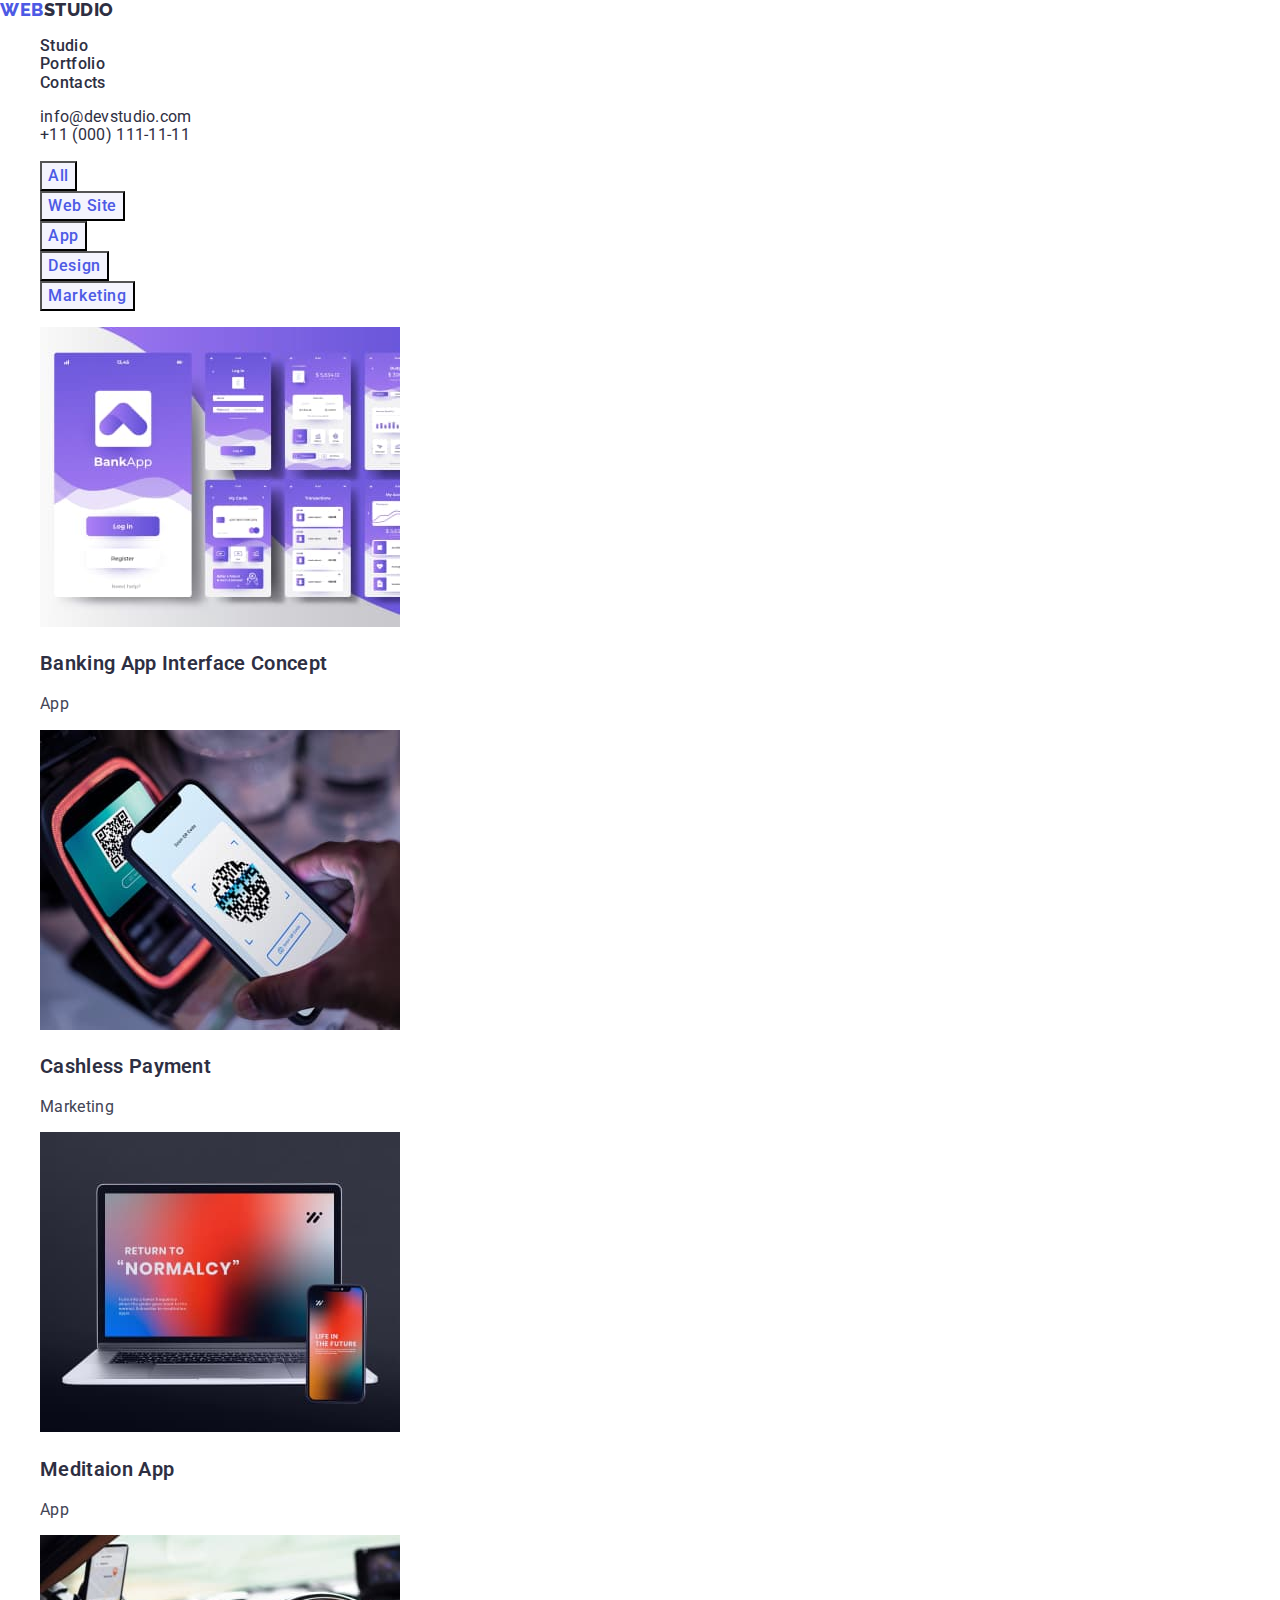
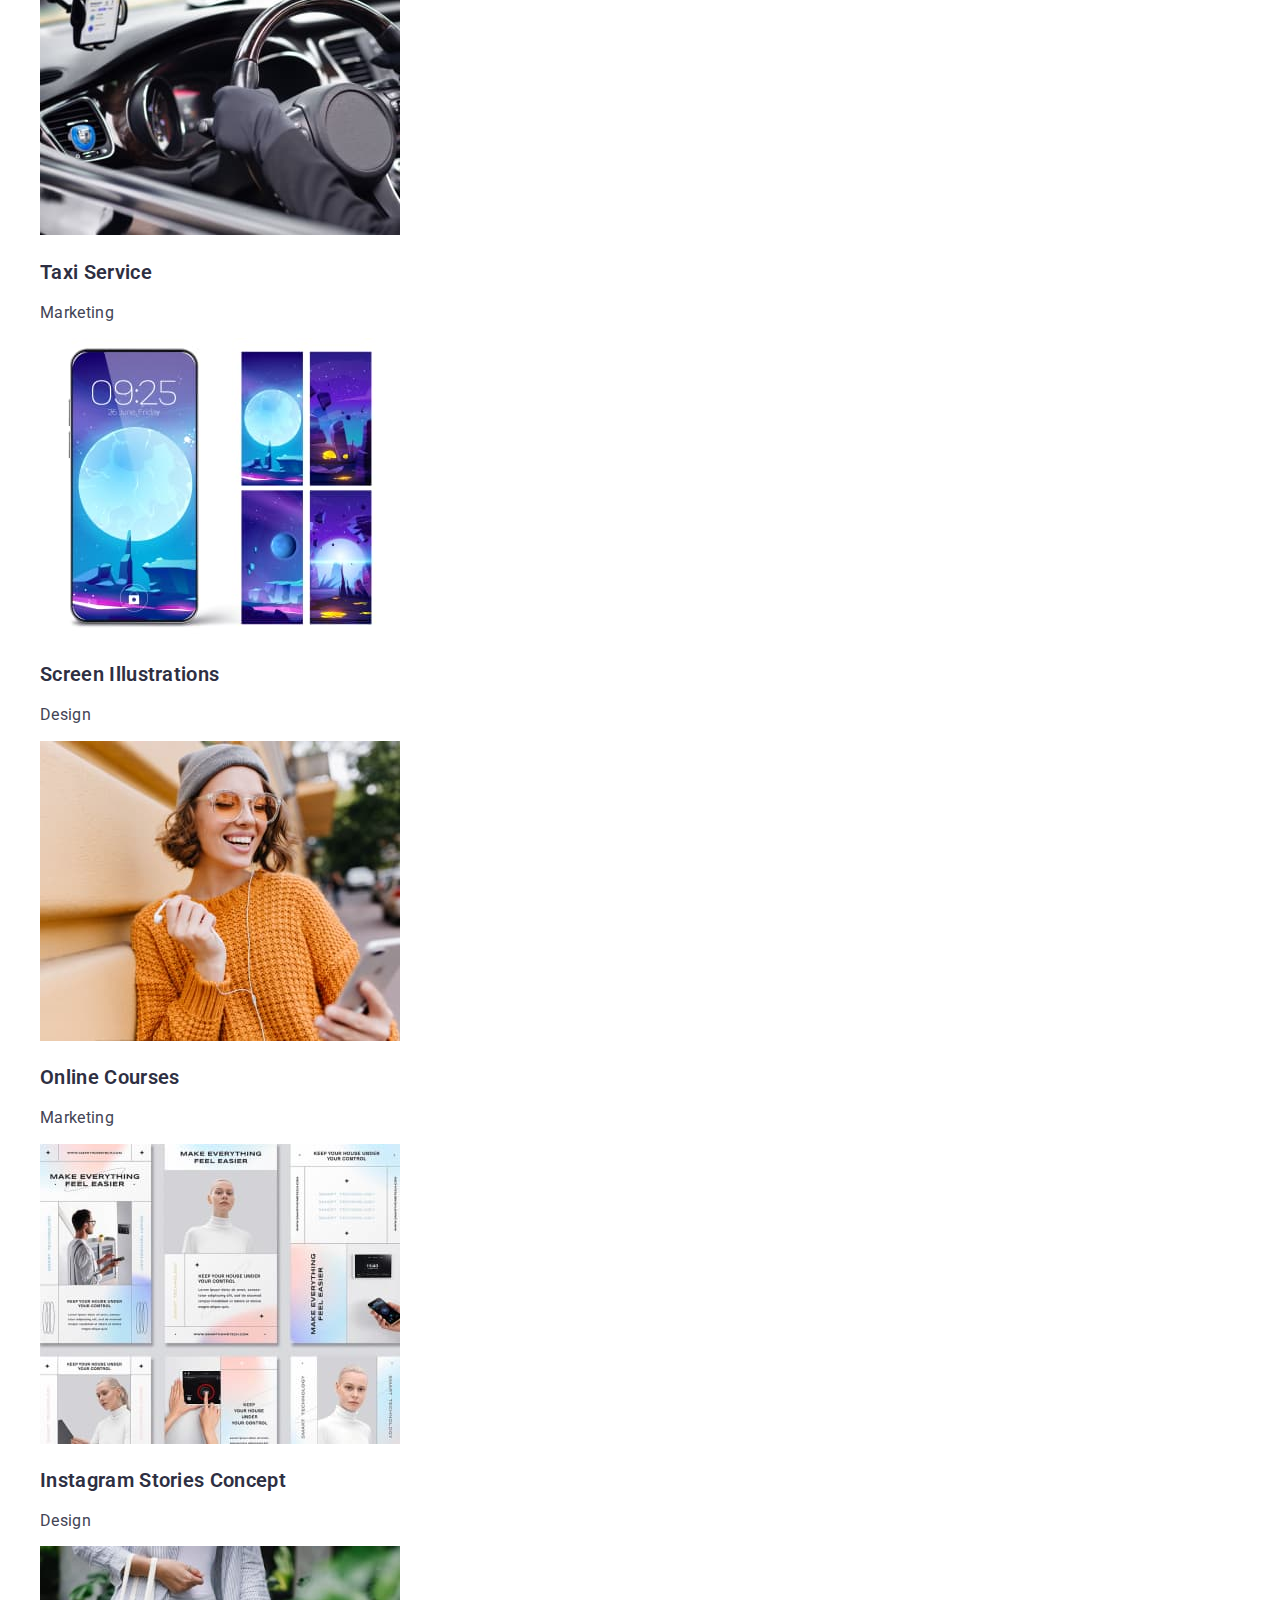
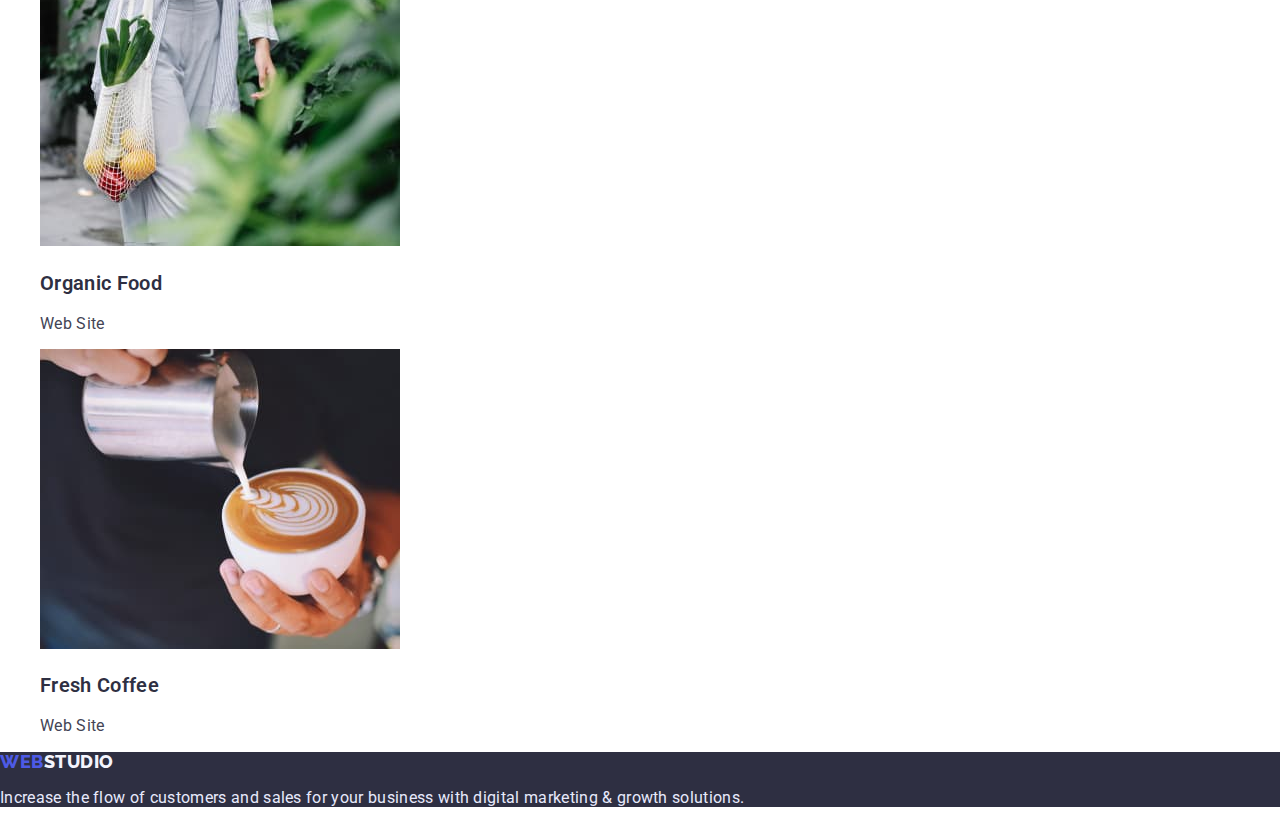
==== portfolio.html @ c595442a "clone 2" ====
<!DOCTYPE html>
<html lang="en">
<head>
    <meta charset="UTF-8">
    <meta http-equiv="X-UA-Compatible" content="IE=edge">
    <meta name="viewport" content="width=device-width, initial-scale=1.0">
    <title>Document</title>
    <link rel="stylesheet" href="https://cdnjs.cloudflare.com/ajax/libs/modern-normalize/1.1.0/modern-normalize.css">
    <link rel="preconnect" href="https://fonts.googleapis.com">
    <link rel="preconnect" href="https://fonts.gstatic.com" crossorigin>
    <link
        href="https://fonts.googleapis.com/css2?family=Raleway:ital,wght@0,700;1,700&family=Roboto:ital,wght@0,400;0,500;0,700;0,900;1,400;1,500;1,700;1,900&display=swap"
        rel="stylesheet">
    <link rel="stylesheet" href="./css/styles.css">
</head>

<body class="body">
    <header>
        <a class="logo" href="">
            <span class="web">web</span><span class="studio-header">studio</span>
        </a>
        <nav>
            <ul class="menu-nav list">
                <li> <a class="nav-link" href="./index.html">Studio</a></li>
                <li> <a class="nav-link" href="./portfolio.html">Portfolio</a></li>
                <li> <a class="nav-link" href="">Contacts</a></li>
            </ul>
        </nav>


        <ul class="contact list">
            <li><a class="contact-link" href="mailto:info@devstudio.com">info@devstudio.com</a></li>
            <li><a class="contact-link" href="tel:+11(000)111-11-11">+11 (000) 111-11-11</a></li>
        </ul>

    </header>
    <main>
        <section>
            <h2 class="visually-hidden">Portfolio</h2>
        <ul class="list">
            <li>
                <button class="button-portfolio button" type="button">All</button>
            </li>
            <li>
                <button class="button-portfolio button" type="button">Web Site</button>
            </li>
            <li>
                <button class="button-portfolio button" type="button">App</button>
            </li>
            <li>
                <button class="button-portfolio button" type="button">Design</button>
            </li>
            <li>
                <button class="button-portfolio button" type="button">Marketing</button>
            </li>
        </ul>

        <ul class="list">
            <li>
                <img src="images/bank-app.jpg" alt="bank-app" width="360" />
            <h3>Banking App Interface Concept</h3>
            <p>App</p>
        </li>
            <li>
                <img src="images/payment.jpg" alt="payment" width="360" />
                <h3>Cashless Payment</h3>
                <p>Marketing</p>
            </li>
            <li>
                <img src="images/meditation.jpg" alt="Meditaion" width="360" />
                <h3>Meditaion App</h3>
                <p>App</p>
            </li>
            <li>
                <img src="images/taxi.jpg" alt="taxi" width="360" />
                <h3>Taxi Service</h3>
                <p>Marketing</p>
            </li>
            <li>
                <img src="images/screen.jpg" alt="screen" width="360" />
                <h3>Screen Illustrations</h3>
                <p>Design</p>
            </li>
            <li>
                <img src="images/courses.jpg" alt="courses" width="360" />
                <h3>Online Courses</h3>
                <p>Marketing</p>
            </li>
            <li>
                <img src="images/instagram.jpg" alt="instagram" width="360" />
                <h3>Instagram Stories Concept</h3>
                <p>Design</p>
            </li>
            <li>
                <img src="images/food.jpg" alt="food" width="360" />
                <h3>Organic Food</h3>
                <p>Web Site</p>
            </li>
            <li>
                <img src="images/coffee.jpg" alt="coffee" width="360" />
                <h3>Fresh Coffee</h3>
                <p>Web Site</p>
            </li>
        </ul>
        </section>
        </main>
        <footer class="footer">
            <a href="">
            <span class="web">web</span><span class="studio-footer">studio</span>
            </a>
            <p class="text-footer"> Increase the flow of customers and sales for your business with digital marketing & growth solutions.</p>
        </footer>
        </body>
        
        </html>
---- css/styles.css ----
:root {
    --brand-color: #434455;
    --primary-brand: #4D5AE5;
    --dark: #2E2F42; 
    --accent: #E7E9FC; 
    --light: #F4F4FD; 
}

.body {
    font-family: 'Roboto', sans-serif;
        letter-spacing: 0.02em;
        color: var(--brand-color);
        background-color: #FFFFFF;
}

.contact-link {
    color: var(--dark);
}

.contact-link:hover,
.contact-link:focus {
    color: var(--primary-brand);
}

.visually-hidden {
    position: absolute;
    white-space: nowrap;
    width: 1px;
    height: 1px;
    overflow: hidden;
    border: 0;
    padding: 0;
    clip: rect(0 0 0 0);
    clip-path: inset(50%);
    margin: -1px;
}

.web {

        font-family: 'Raleway', sans-serif;
        font-weight: 800;
        font-size: 18px;
        line-height: 1.16;
        letter-spacing: 0.03em;
            text-transform: uppercase;
        color: var(--primary-brand);
   
}

.studio-header {
        font-family: 'Raleway', sans-serif;
        font-weight: 800;
        font-size: 18px;
        line-height: 1.16;
    letter-spacing: 0.03em;
        text-transform: uppercase;
        color: var(--dark);

}

.studio-footer {
        font-family: 'Raleway', sans-serif;
        font-weight: 800;
        font-size: 18px;
        line-height: 1.16;
        letter-spacing: 0.03em;
        text-transform: uppercase;
        color: var(--light);
}

.menu-nav .nav-link {
    color: var(--dark);
    font-weight: 500;
}

.menu-nav .nav-link:hover,
.menu-nav .nav-link:focus
 {
    color: var(--brand-color);
    font-weight: 500;
}

 .menu-nav .nav-link:active {
    color: var(--primary-brand)
 }


.solution {
background-color: var(--dark);
}

.solution-head {
        font-weight: 600;
        font-size: 56px;
        line-height: 60px;
        text-align: center;
        color: #FFFFFF;
}

.button {
    cursor: pointer;
}

.button-portfolio {
    font-family: 'Roboto';
    background: var(--light);
    font-weight: 500;
        font-size: 16px;
        line-height: 1.5;
        letter-spacing: 0.04em;
        color: var(--primary-brand);
}

.button-portfolio:hover, .button-portfolio:focus {
background-color: var(--primary-brand);
color: #FFFFFF;
}

.button-service {
    width: 170px;
        height: 51px;
    background: var(--primary-brand);
    color: #FFFFFF;
    font-weight: 600;
        font-size: 16px;
        line-height: 1.18;
    box-shadow: 0px 4px 4px rgba(0, 0, 0, 0.15);
}

.button-service:hover, 
.button-service:focus {
background: #404BBF;
    box-shadow: 0px 1px 6px rgba(46, 47, 66, 0.08), 0px 1px 1px rgba(46, 47, 66, 0.16), 0px 2px 1px rgba(46, 47, 66, 0.08);
}

.button-service:active {
    background: #404BBF;
    box-shadow: 0px 1px 6px rgba(46, 47, 66, 0.08), 0px 1px 1px rgba(46, 47, 66, 0.16), 0px 2px 1px rgba(46, 47, 66, 0.08);
}

h3 {
    font-weight: 600;
        font-size: 20px;
        line-height: 24px;
        color: var(--dark);
}

h2 {
font-weight: 600;
    font-size: 36px;
    line-height: 1.1;
    text-align: center;
    text-transform: capitalize;
    color: var(--dark);
}

.footer {
    background: var(--dark);
}

.text-footer{
        color: var(--accent);
}

a[href] {
    text-decoration: none;
}

.list {
    list-style: none;
}

.our-team {
    background-color: var(--light);
}

.team {
    background-color: #FFFFFF;
}
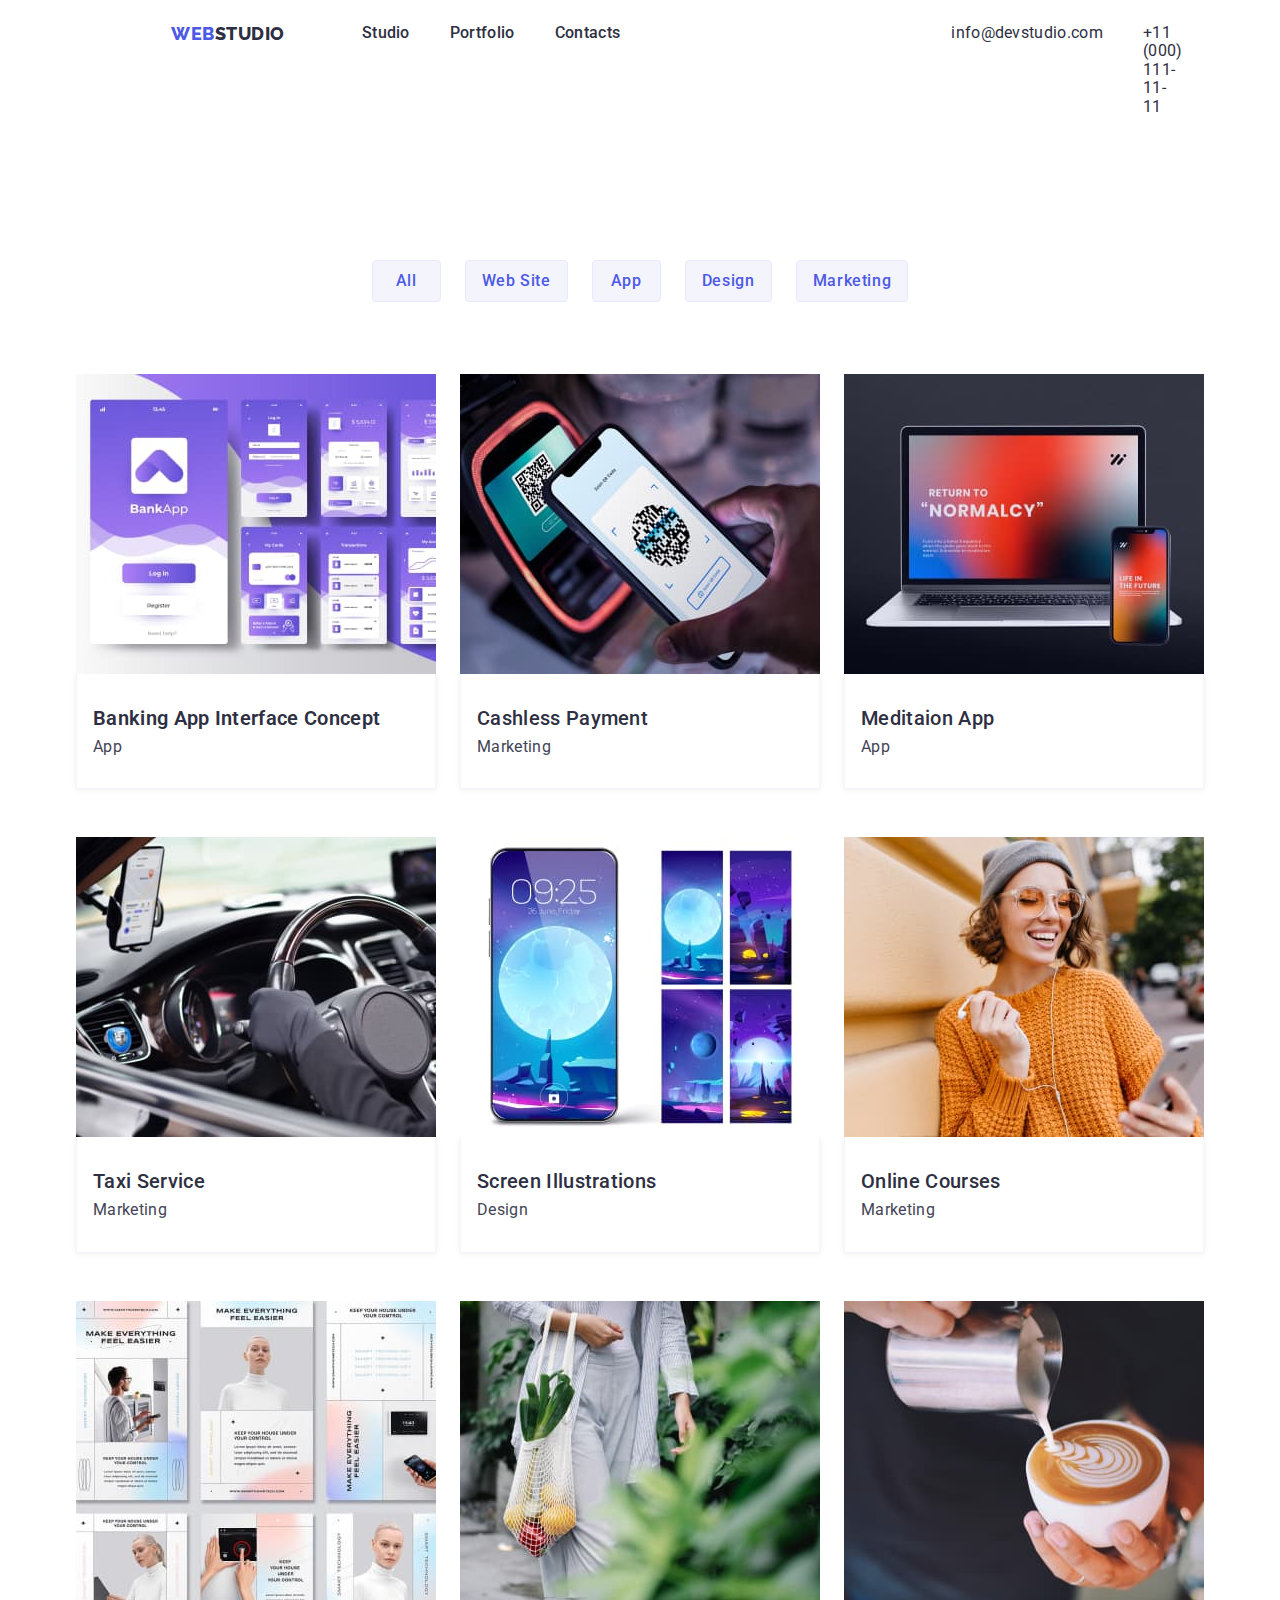
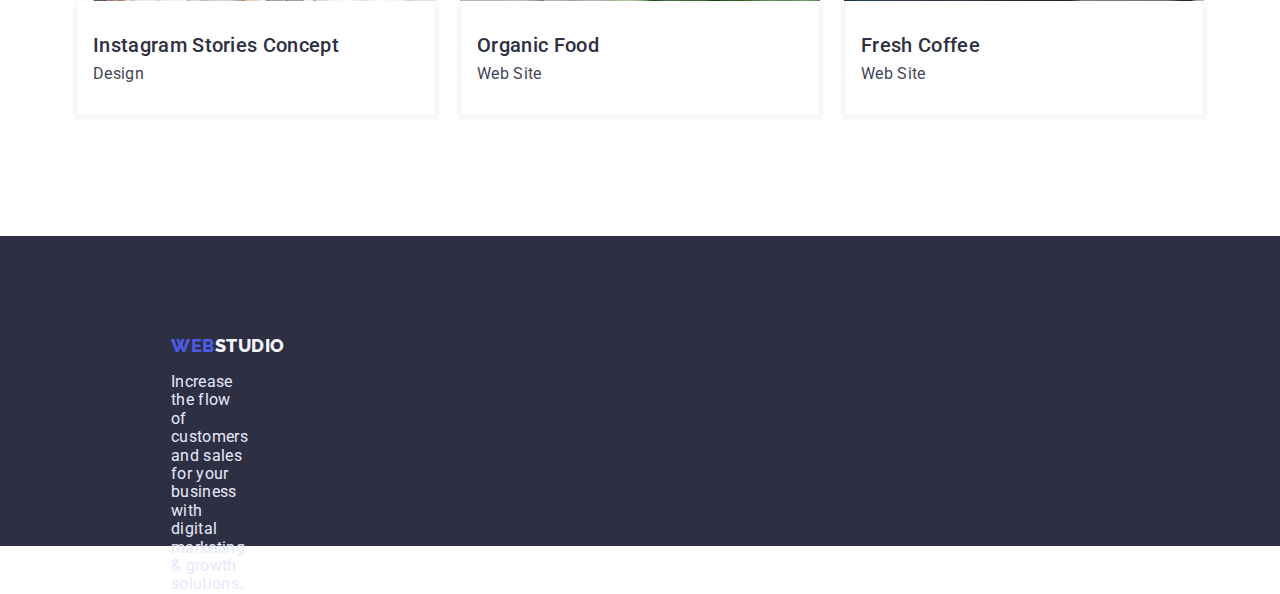
==== commit c095dc58: "done" ====
--- a/portfolio.html
+++ b/portfolio.html
@@ -5,7 +5,7 @@
     <meta http-equiv="X-UA-Compatible" content="IE=edge">
     <meta name="viewport" content="width=device-width, initial-scale=1.0">
     <title>Document</title>
-    <link rel="stylesheet" href="https://cdnjs.cloudflare.com/ajax/libs/modern-normalize/1.1.0/modern-normalize.css">
+    <link rel="stylesheet" href="https://cdnjs.cloudflare.com/ajax/libs/modern-normalize/1.1.0/modern-normalize.min.css">
     <link rel="preconnect" href="https://fonts.googleapis.com">
     <link rel="preconnect" href="https://fonts.gstatic.com" crossorigin>
     <link
@@ -15,29 +15,29 @@
 </head>
 
 <body class="body">
-    <header>
-        <a class="logo" href="">
-            <span class="web">web</span><span class="studio-header">studio</span>
-        </a>
-        <nav>
-            <ul class="menu-nav list">
-                <li> <a class="nav-link" href="./index.html">Studio</a></li>
-                <li> <a class="nav-link" href="./portfolio.html">Portfolio</a></li>
-                <li> <a class="nav-link" href="">Contacts</a></li>
+    <header class="header">
+        <div class="container container-header">
+            <a class="logo" href="">
+                <span class="web">web</span><span class="studio-header">studio</span>
+            </a>
+            <nav>
+                <ul class="menu-nav list">
+                    <li class="item"> <a class="nav-link" href="./index.html">Studio</a></li>
+                    <li class="item"> <a class="nav-link" href="./portfolio.html">Portfolio</a></li>
+                    <li class="item"> <a class="nav-link" href="">Contacts</a></li>
+                </ul>
+            </nav>
+            <ul class="contact list">
+                <li class="item"><a class="contact-link" href="mailto:info@devstudio.com">info@devstudio.com</a></li>
+                <li class="item"><a class="contact-link" href="tel:+11(000)111-11-11">+11 (000) 111-11-11</a></li>
             </ul>
-        </nav>
-
-
-        <ul class="contact list">
-            <li><a class="contact-link" href="mailto:info@devstudio.com">info@devstudio.com</a></li>
-            <li><a class="contact-link" href="tel:+11(000)111-11-11">+11 (000) 111-11-11</a></li>
-        </ul>
-
+        </div>
     </header>
     <main>
-        <section>
+        <section class="section">
+            <div class="container">
             <h2 class="visually-hidden">Portfolio</h2>
-        <ul class="list">
+        <ul class=" btn list">
             <li>
                 <button class="button-portfolio button" type="button">All</button>
             </li>
@@ -54,61 +54,77 @@
                 <button class="button-portfolio button" type="button">Marketing</button>
             </li>
         </ul>
-
-        <ul class="list">
-            <li>
+        </div>
+<div class="container">
+        <ul class="list list-portfolio">
+            <li class="item">
                 <img src="images/bank-app.jpg" alt="bank-app" width="360" />
-            <h3>Banking App Interface Concept</h3>
-            <p>App</p>
+            <div class="wrap"><h3>Banking App Interface Concept</h3>
+            <p>App</p></div>
         </li>
-            <li>
+            <li class="item">
                 <img src="images/payment.jpg" alt="payment" width="360" />
-                <h3>Cashless Payment</h3>
+                <div class="wrap"> 
+                    <h3 class="card-title">Cashless Payment</h3>
                 <p>Marketing</p>
+                </div>
             </li>
-            <li>
+            <li class="item">
                 <img src="images/meditation.jpg" alt="Meditaion" width="360" />
-                <h3>Meditaion App</h3>
-                <p>App</p>
+               <div class="wrap">
+                <h3 class="card-title">Meditaion App</h3>
+            <p>App</p></div>
             </li>
-            <li>
+            <li class="item">
                 <img src="images/taxi.jpg" alt="taxi" width="360" />
-                <h3>Taxi Service</h3>
-                <p>Marketing</p>
+               <div class="wrap">
+                <h3 class="card-title">Taxi Service</h3>
+            <p>Marketing</p></div>
             </li>
-            <li>
+            <li class="item">
                 <img src="images/screen.jpg" alt="screen" width="360" />
-                <h3>Screen Illustrations</h3>
-                <p>Design</p>
+               <div class="wrap">
+                <h3 class="card-title">Screen Illustrations</h3>
+            <p>Design</p></div>
             </li>
-            <li>
+            <li class="item">
                 <img src="images/courses.jpg" alt="courses" width="360" />
-                <h3>Online Courses</h3>
-                <p>Marketing</p>
+               <div class="wrap">
+                <h3 class="card-title">Online Courses</h3>
+            <p>Marketing</p></div>
             </li>
-            <li>
+            <li class="item">
                 <img src="images/instagram.jpg" alt="instagram" width="360" />
-                <h3>Instagram Stories Concept</h3>
-                <p>Design</p>
+               <div class="wrap">
+                <h3 class="card-title">Instagram Stories Concept</h3>
+            <p>Design</p>
+        </div>
             </li>
-            <li>
+            <li class="item">
                 <img src="images/food.jpg" alt="food" width="360" />
-                <h3>Organic Food</h3>
+               <div class="wrap">
+                <h3 class="card-title">Organic Food</h3>
                 <p>Web Site</p>
+               </div>
             </li>
-            <li>
+            <li class="item">
                 <img src="images/coffee.jpg" alt="coffee" width="360" />
-                <h3>Fresh Coffee</h3>
-                <p>Web Site</p>
+                <div class="wrap">
+                    <h3 class="card-title">Fresh Coffee</h3>
+                    <p>Web Site</p>
+                </div>
             </li>
         </ul>
-        </section>
+    </div>
+        </section class="section">
         </main>
         <footer class="footer">
+            <div class="container">
             <a href="">
             <span class="web">web</span><span class="studio-footer">studio</span>
             </a>
             <p class="text-footer"> Increase the flow of customers and sales for your business with digital marketing & growth solutions.</p>
+       </div>
         </footer>
         </body>
         
--- a/css/styles.css
+++ b/css/styles.css
@@ -13,14 +13,32 @@
         background-color: #FFFFFF;
 }
 
-.contact-link {
+
+h1, h2, h3, h4, h5, h6, p {
+    margin-top: 0;
+    margin-bottom: 0;
+}
+
+img {
+    display: block;
+    max-width: 100%;
+    height: auto;
+}
+
+.contact .contact-link {
     color: var(--dark);
+    font-size: 16px;
 }
 
 .contact-link:hover,
 .contact-link:focus {
     color: var(--primary-brand);
 }
+
+.contact {
+    display: flex;
+}
+
 
 .visually-hidden {
     position: absolute;
@@ -68,6 +86,38 @@
         color: var(--light);
 }
 
+.container-header {
+    display: flex;
+    margin-top: 24px;
+    margin-bottom: 24px;
+}
+
+.logo {
+   margin-right: 77px;
+   margin-left: 156px;
+}
+
+.menu-nav {
+    display: flex;
+}
+
+
+.menu-nav .item {
+    margin-right: 40px;
+}
+.menu-nav .item:last-child {
+    margin-right: 331px;
+}
+
+.contact .item {
+    margin-right: 40px;
+}
+
+.contact .item:last-child {
+    margin-right: 156px;
+}
+
+
 .menu-nav .nav-link {
     color: var(--dark);
     font-weight: 500;
@@ -85,21 +135,38 @@
  }
 
 
-.solution {
+.hero {
 background-color: var(--dark);
-}
-
-.solution-head {
-        font-weight: 600;
+text-align: center;
+    height: 603px;
+}
+
+.hero-head {
+    font-weight: 500;
         font-size: 56px;
-        line-height: 60px;
-        text-align: center;
+        line-height: 1.07;
+        max-width: 492px;
         color: #FFFFFF;
-}
+        margin: auto;
+        padding-top: 192px;
+        padding-bottom: 48px;
+}
+
+.list-adv {
+    display: flex;
+    margin-left: 156px;
+    margin-right: 156px; 
+}
+
+.list-adv .item {
+    margin-right: 24px;
+}
+
 
 .button {
     cursor: pointer;
 }
+
 
 .button-portfolio {
     font-family: 'Roboto';
@@ -109,6 +176,11 @@
         line-height: 1.5;
         letter-spacing: 0.04em;
         color: var(--primary-brand);
+        border-radius: 4px; 
+        padding: 8px 16px;
+        min-width: 69px;
+        text-align: center;
+        border: 1px solid #E7E9FC;
 }
 
 .button-portfolio:hover, .button-portfolio:focus {
@@ -117,14 +189,17 @@
 }
 
 .button-service {
-    width: 170px;
-        height: 51px;
+   padding: 16px 32px;
     background: var(--primary-brand);
     color: #FFFFFF;
-    font-weight: 600;
+    font-weight: 500;
         font-size: 16px;
         line-height: 1.18;
-    box-shadow: 0px 4px 4px rgba(0, 0, 0, 0.15);
+        box-shadow: 0px 4px 4px rgba(0, 0, 0, 0.15);
+        border-radius: 4px;
+        min-width: 170px;
+        text-align: center;
+    
 }
 
 .button-service:hover, 
@@ -143,6 +218,7 @@
         font-size: 20px;
         line-height: 24px;
         color: var(--dark);
+
 }
 
 h2 {
@@ -152,28 +228,105 @@
     text-align: center;
     text-transform: capitalize;
     color: var(--dark);
-}
+    margin-bottom: 72px; 
+}
+
 
 .footer {
     background: var(--dark);
+    height: 310px;
+    padding-top: 100px;
+    padding-bottom: 100px;
+    padding-left: 156px;
+    padding-right: 1020px;
 }
 
 .text-footer{
         color: var(--accent);
+        max-width: 264px;
+        margin-top: 16px;
 }
 
 a[href] {
     text-decoration: none;
 }
 
-.list {
+ul {
     list-style: none;
+    padding: 0;
+    margin: 0;
 }
 
 .our-team {
     background-color: var(--light);
+    
 }
 
 .team {
     background-color: #FFFFFF;
+    text-align: center;
+}
+
+
+.container h3 {
+    margin-bottom: 8px;
+}
+
+.container {
+  width: 1158;
+  padding-left: 15px;
+  padding-right: 15px;
+  margin-left: auto;
+  margin-right: auto;
+}
+
+.section {
+    padding-top: 120px;
+    padding-bottom: 120px;
+}
+
+.text-advant {
+    max-width: 264px;
+}
+
+.list-portfolio {
+    display: flex;
+    flex-wrap: wrap;
+    row-gap: 48px;
+       column-gap: 24px;
+}
+
+.wrap {
+    padding: 32px 16px;
+    border: 0.5px solid var(--light);
+    box-shadow: 0px 1px 6px rgba(46, 47, 66, 0.08);
+    border-top: none;
+}
+
+.card-title {
+    color: var(--dark);
+    margin-bottom: 8px;
+    font-size: 20px;
+    line-height: 1.2;
+    font-weight: 500;
+}
+
+.team .card-title {
+    padding-top: 32px;
+    padding-bottom: 8px;
+}
+
+.team .card-text {
+    padding-bottom: 32px;
+}
+
+.btn {
+    display: flex;
+        gap: 24px;
+        justify-content: center;
+        margin-bottom: 72px;
+}
+
+.container .list {
+    justify-content: center;
 }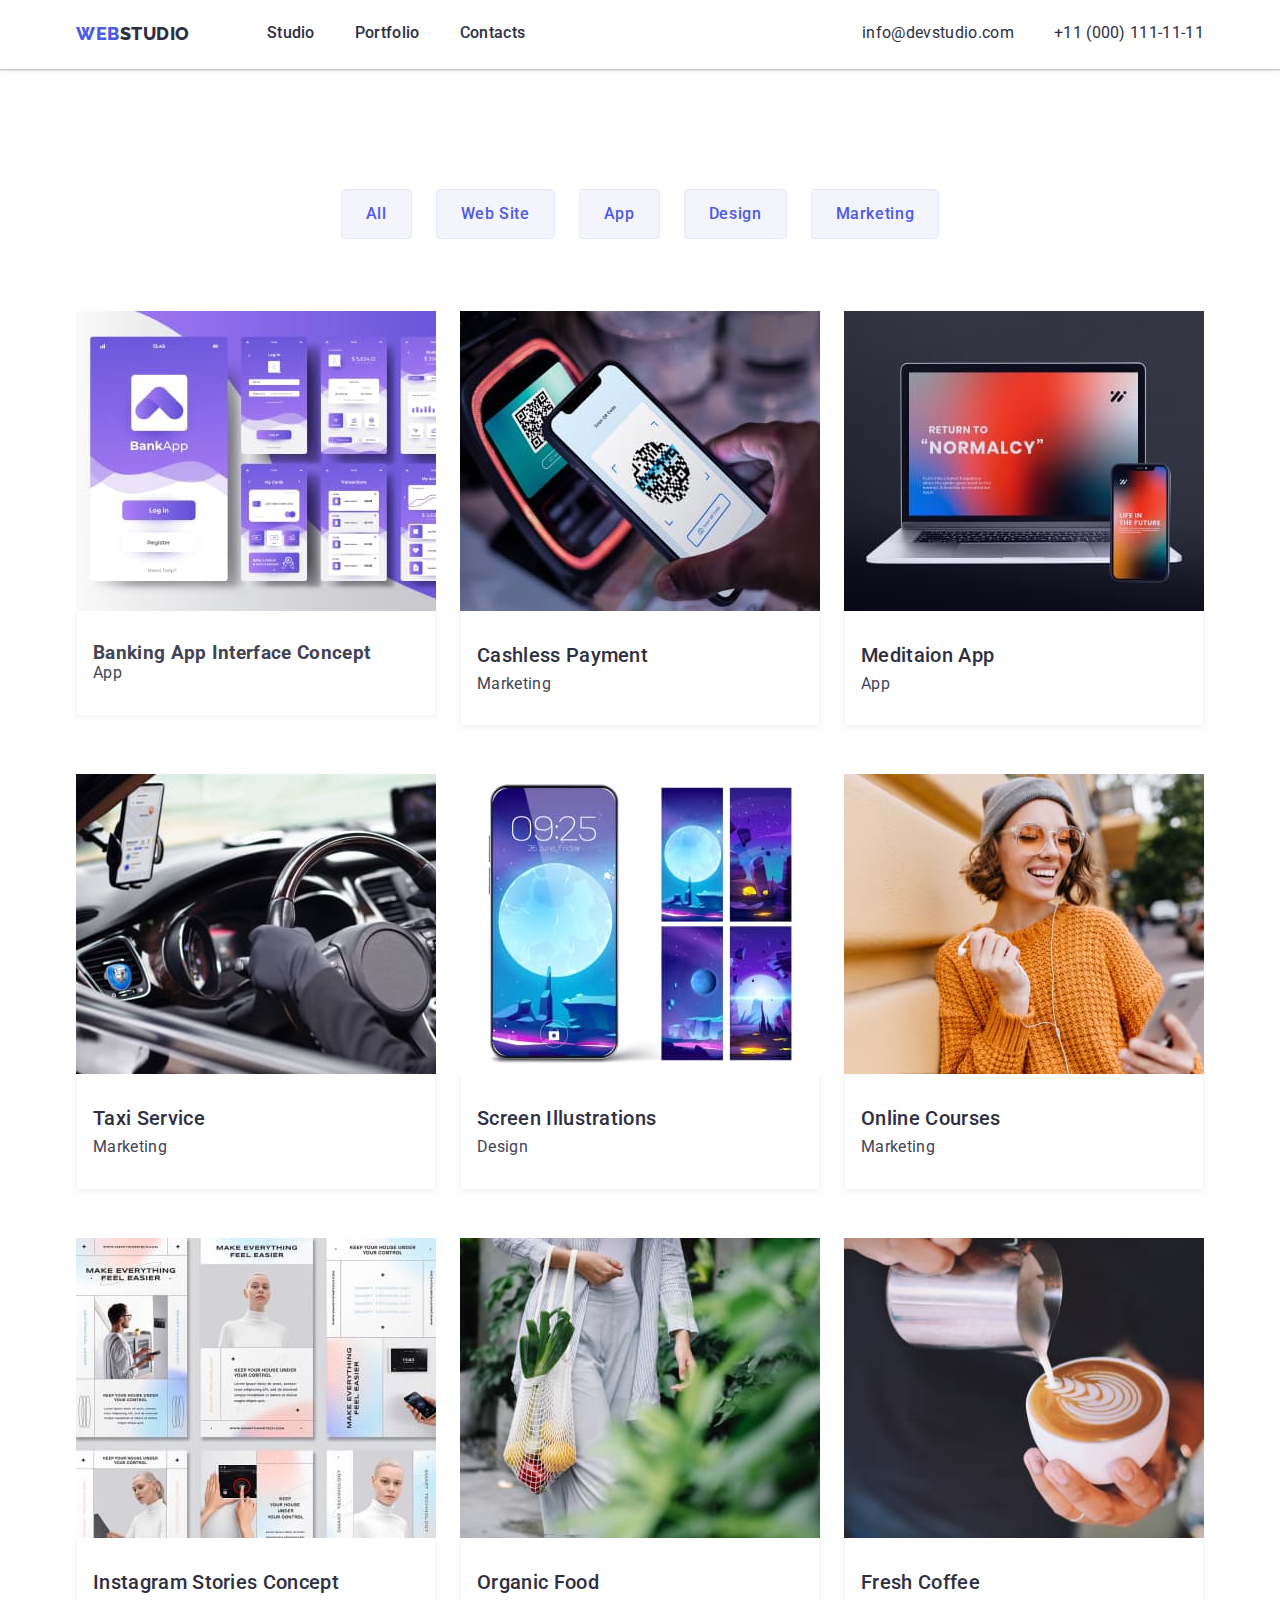
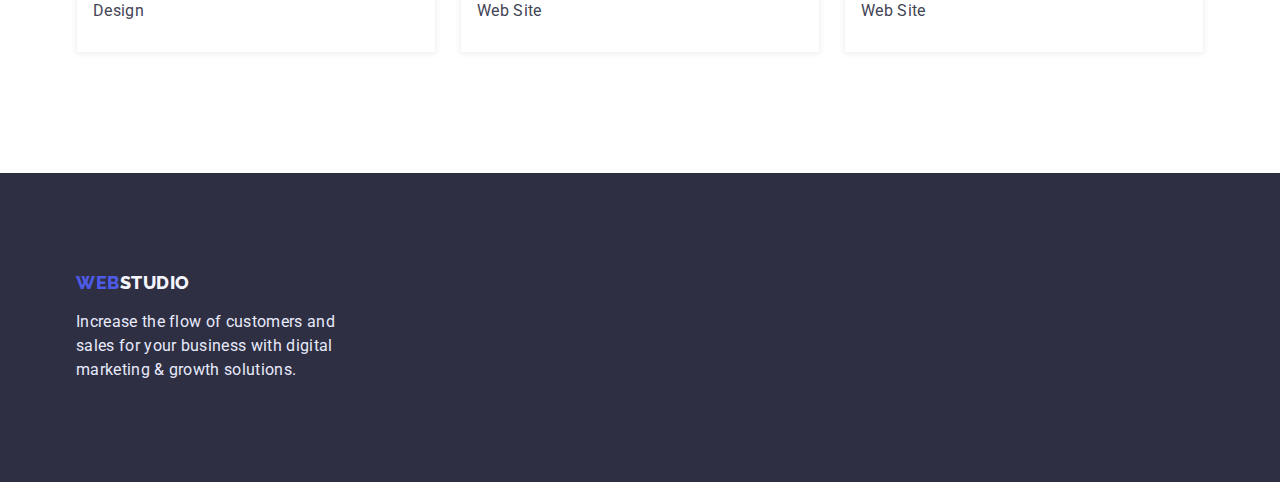
==== commit 59ddaae9: "fix mistakes" ====
--- a/portfolio.html
+++ b/portfolio.html
@@ -54,8 +54,7 @@
                 <button class="button-portfolio button" type="button">Marketing</button>
             </li>
         </ul>
-        </div>
-<div class="container">
+        
         <ul class="list list-portfolio">
             <li class="item">
                 <img src="images/bank-app.jpg" alt="bank-app" width="360" />
--- a/css/styles.css
+++ b/css/styles.css
@@ -25,6 +25,14 @@
     height: auto;
 }
 
+/* Header*/
+
+.header {
+    padding-top: 24px;
+        padding-bottom: 24px;
+    box-shadow: 0px 2px 1px rgba(46, 47, 66, 0.08), 0px 1px 1px rgba(46, 47, 66, 0.16), 0px 1px 6px rgba(46, 47, 66, 0.08);
+}
+
 .contact .contact-link {
     color: var(--dark);
     font-size: 16px;
@@ -37,6 +45,7 @@
 
 .contact {
     display: flex;
+    margin-left: auto;
 }
 
 
@@ -88,34 +97,25 @@
 
 .container-header {
     display: flex;
-    margin-top: 24px;
-    margin-bottom: 24px;
-}
-
-.logo {
-   margin-right: 77px;
-   margin-left: 156px;
-}
+}
+
 
 .menu-nav {
     display: flex;
-}
-
-
-.menu-nav .item {
+    margin-left: 77px;
+}
+
+
+.menu-nav .item:not(:last-child) {
     margin-right: 40px;
 }
-.menu-nav .item:last-child {
-    margin-right: 331px;
-}
-
-.contact .item {
+
+
+.contact .item:not(:last-child) {
     margin-right: 40px;
 }
 
-.contact .item:last-child {
-    margin-right: 156px;
-}
+
 
 
 .menu-nav .nav-link {
@@ -134,11 +134,15 @@
     color: var(--primary-brand)
  }
 
+/* Hero */
 
 .hero {
 background-color: var(--dark);
 text-align: center;
     height: 603px;
+    display: block;
+    padding-top: 192px;
+    padding-bottom: 192px;
 }
 
 .hero-head {
@@ -147,26 +151,28 @@
         line-height: 1.07;
         max-width: 492px;
         color: #FFFFFF;
-        margin: auto;
-        padding-top: 192px;
-        padding-bottom: 48px;
+       margin-left: auto;
+    margin-right: auto;
+    margin-bottom: 48px;
 }
 
 .list-adv {
     display: flex;
-    margin-left: 156px;
-    margin-right: 156px; 
-}
-
-.list-adv .item {
-    margin-right: 24px;
-}
-
+    margin-left: auto;
+    margin-right: auto;
+}
+
+.list-adv .item:not(:first-child) {
+   margin-left: 24px;
+}
 
 .button {
     cursor: pointer;
 }
 
+.section-what {
+    padding-bottom: 120px;
+}
 
 .button-portfolio {
     font-family: 'Roboto';
@@ -177,7 +183,7 @@
         letter-spacing: 0.04em;
         color: var(--primary-brand);
         border-radius: 4px; 
-        padding: 8px 16px;
+        padding: 12px 24px;
         min-width: 69px;
         text-align: center;
         border: 1px solid #E7E9FC;
@@ -188,7 +194,8 @@
 color: #FFFFFF;
 }
 
-.button-service {
+.button-hero {
+    border: none;
    padding: 16px 32px;
     background: var(--primary-brand);
     color: #FFFFFF;
@@ -199,26 +206,31 @@
         border-radius: 4px;
         min-width: 170px;
         text-align: center;
-    
-}
-
-.button-service:hover, 
-.button-service:focus {
+}
+
+.button-hero:hover, 
+.button-hero:focus {
 background: #404BBF;
     box-shadow: 0px 1px 6px rgba(46, 47, 66, 0.08), 0px 1px 1px rgba(46, 47, 66, 0.16), 0px 2px 1px rgba(46, 47, 66, 0.08);
 }
 
-.button-service:active {
+.button-hero:active {
     background: #404BBF;
     box-shadow: 0px 1px 6px rgba(46, 47, 66, 0.08), 0px 1px 1px rgba(46, 47, 66, 0.16), 0px 2px 1px rgba(46, 47, 66, 0.08);
 }
 
-h3 {
+.adv-title {
     font-weight: 600;
         font-size: 20px;
-        line-height: 24px;
+        line-height: 1.2;
         color: var(--dark);
 
+}
+
+.text-advant {
+    font-weight: 400;
+        font-size: 16px;
+        line-height: 1.5;
 }
 
 h2 {
@@ -234,17 +246,17 @@
 
 .footer {
     background: var(--dark);
-    height: 310px;
     padding-top: 100px;
     padding-bottom: 100px;
-    padding-left: 156px;
-    padding-right: 1020px;
 }
 
 .text-footer{
         color: var(--accent);
         max-width: 264px;
         margin-top: 16px;
+        font-weight: 400;
+            font-size: 16px;
+            line-height: 1.5;
 }
 
 a[href] {
@@ -267,13 +279,8 @@
     text-align: center;
 }
 
-
-.container h3 {
-    margin-bottom: 8px;
-}
-
 .container {
-  width: 1158;
+  width: 1158px;
   padding-left: 15px;
   padding-right: 15px;
   margin-left: auto;
@@ -285,9 +292,6 @@
     padding-bottom: 120px;
 }
 
-.text-advant {
-    max-width: 264px;
-}
 
 .list-portfolio {
     display: flex;
@@ -313,7 +317,6 @@
 
 .team .card-title {
     padding-top: 32px;
-    padding-bottom: 8px;
 }
 
 .team .card-text {
